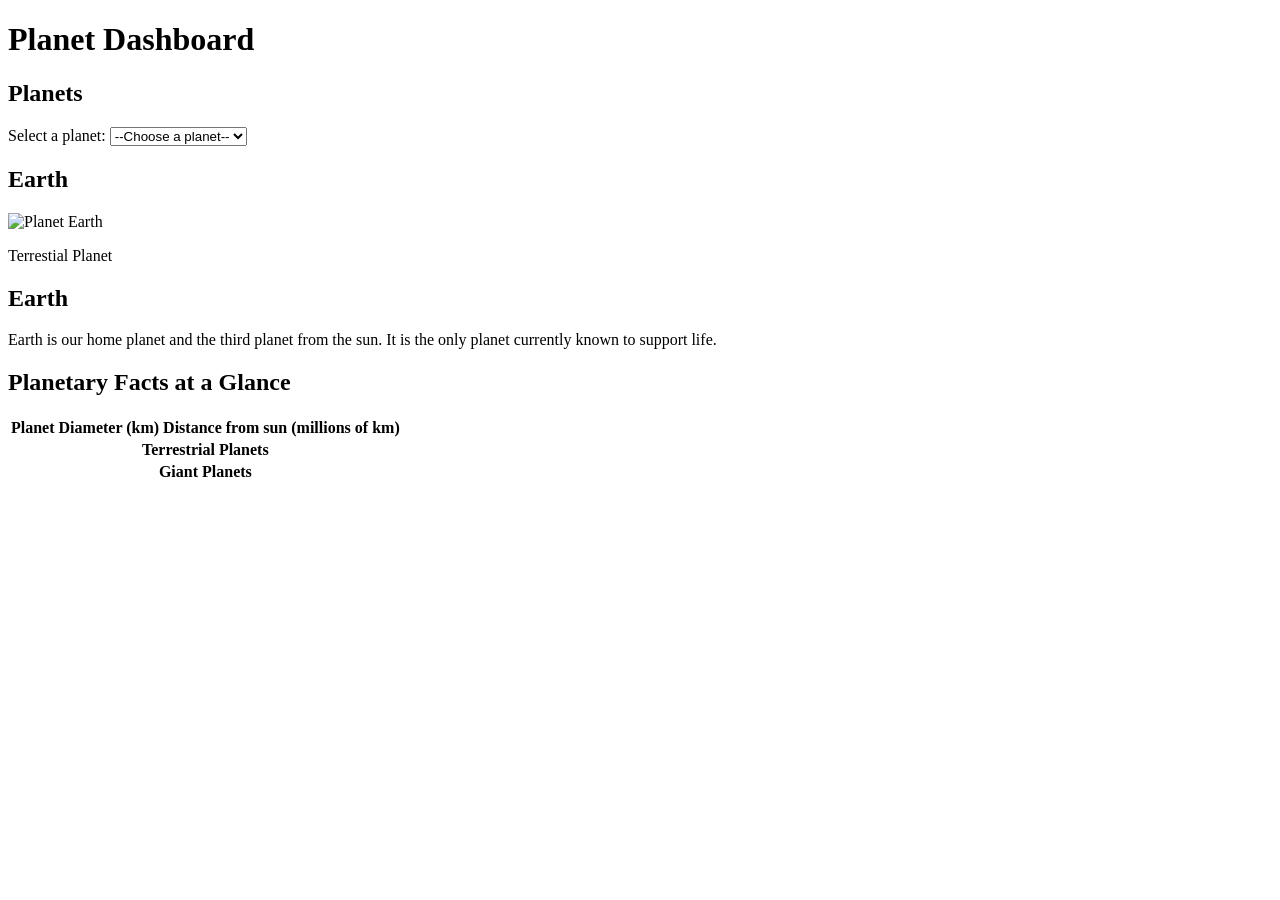
==== capstone.html @ 35dacd6d "Update Planet Dashboard layout" ====
<!DOCTYPE html>
<html lang="en">

<head>
    <meta charset="UTF-8">
    <meta name="viewport" content="width=device-width, initial-scale=1.0">
    <title>Planet Dashboard</title>

    <script src="https://cdn.jsdelivr.net/npm/@tailwindcss/browser@4"></script>
    <link rel="stylesheet" href="capstone.css">
</head>

<body class="min-h-screen bg-slate-950
text-white">
    <main class="mx-auto min-h-screen max-w-7xl px-4 py-6 sm:px-8">

        <h1 class="text-2xl font-bold">
            Planet Dashboard

        </h1>
        <section id="planet-dashboard" class="mb-10 rounded-2xl border border-slate-800 bg-slate-900 sm:p-8">
            <div class="flex flex-col gap-4 sm:flex-row sm:items-center sm:justify-between">
                <h2 class="text-lg font-semibold">Planets</h2>
                <div class="flex items-center gap-2">
                    <label for="planet-select" class="text-sm font-medium">Select a planet:</label>
                    <select id="planet-select"
                        class="rounded-md border border-slate-700 bg-slate-800 px-3 py-2 text-sm text-white focus:border-blue-500 focus:ring focus:ring-blue-500 focus:ring-opacity-50">
                        <option value="">--Choose a planet--</option>
                        <option value="mercury">Mercury</option>
                        <option value="venus">Venus</option>
                        <option value="earth">Earth</option>
                        <option value="mars">Mars</option>
                        <option value="jupiter">Jupiter</option>
                        <option value="saturn">Saturn</option>
                        <option value="uranus">Uranus</option>
                        <option value="neptune">Neptune</option>
                    </select>
                </div>
        </section>
        <section id="Planet-feature" class="mb-10 rounded-2xl border border-slate-800 bg-slate-900 sm:p-8">
            <h2 class="mb-6 text-2xl font-bold">Earth </h2>
            <div class="flex flex-col items-center gap-6 
            sm:flex-row">
                <div class="shrink-0">
                    <img id="planet-image" src="https://images.unsplash.com/photo-1614730321146-b6fa6a46bcb4?w=400"
                        alt="Planet Earth" class="h-40 w-40 rounded-full object-cover">
                </div>
                <div class="flex-1 text-center sm:text-left">
                    <p class="mb-2 text-sm font-semibold uppercase tracking-widest text-sky-400">
                        Terrestial Planet
                    </p>
                    <h2 id="planet-name" class="mb-3 text-3xl font-bold sm:text-4xl">
                        Earth
                    </h2>
                    <p id="planet-description" class="max-w-2xl leading-7 text-slate-300">
                        Earth is our home planet and the third planet from the sun.
                        It is the only planet currently known to support life.
                    </p>


                </div>
            </div>
        </section>
        <h2 class="mb-6 text-2xl font-bold text-white">Planetary Facts at a Glance</h2>
        <div class="overflow-x-auto">
            <table class="w-full min-w-[600px] text-left text-sm text-slate-300">

                <thead class="bg-slate-800 text-sky-400 uppercase">
                    <tr>
                        <th scope="col" class="px-4 py-3">Planet</th>
                        <th scope="col" class="px-4 py-3">Diameter (km)</th>
                        <th scope="col" class="px-4 py-3">Distance from sun (millions of km)</th>
                    </tr>
                </thead>
                <tbody id="planet-table-body" class="divide-y divide-slate-800">
                    <tr class="bg-slate-800\70">
                        <th colspan="4" scope="colgroup" class="px-4 py-3 text-sky-400">
                            Terrestrial Planets
                        </th>

                    </tr>
                    <tr class="bg-slate-800\70">
                        <th colspan="4" scope="colgroup" class="px-4 py-3 text-sky-400">
                            Giant Planets
                            </th>
                        
                    </tr>
                    </tbody>
            </table>
        </div>
    </main>
    <script src="capstone.js"></script>
</body>

</html>
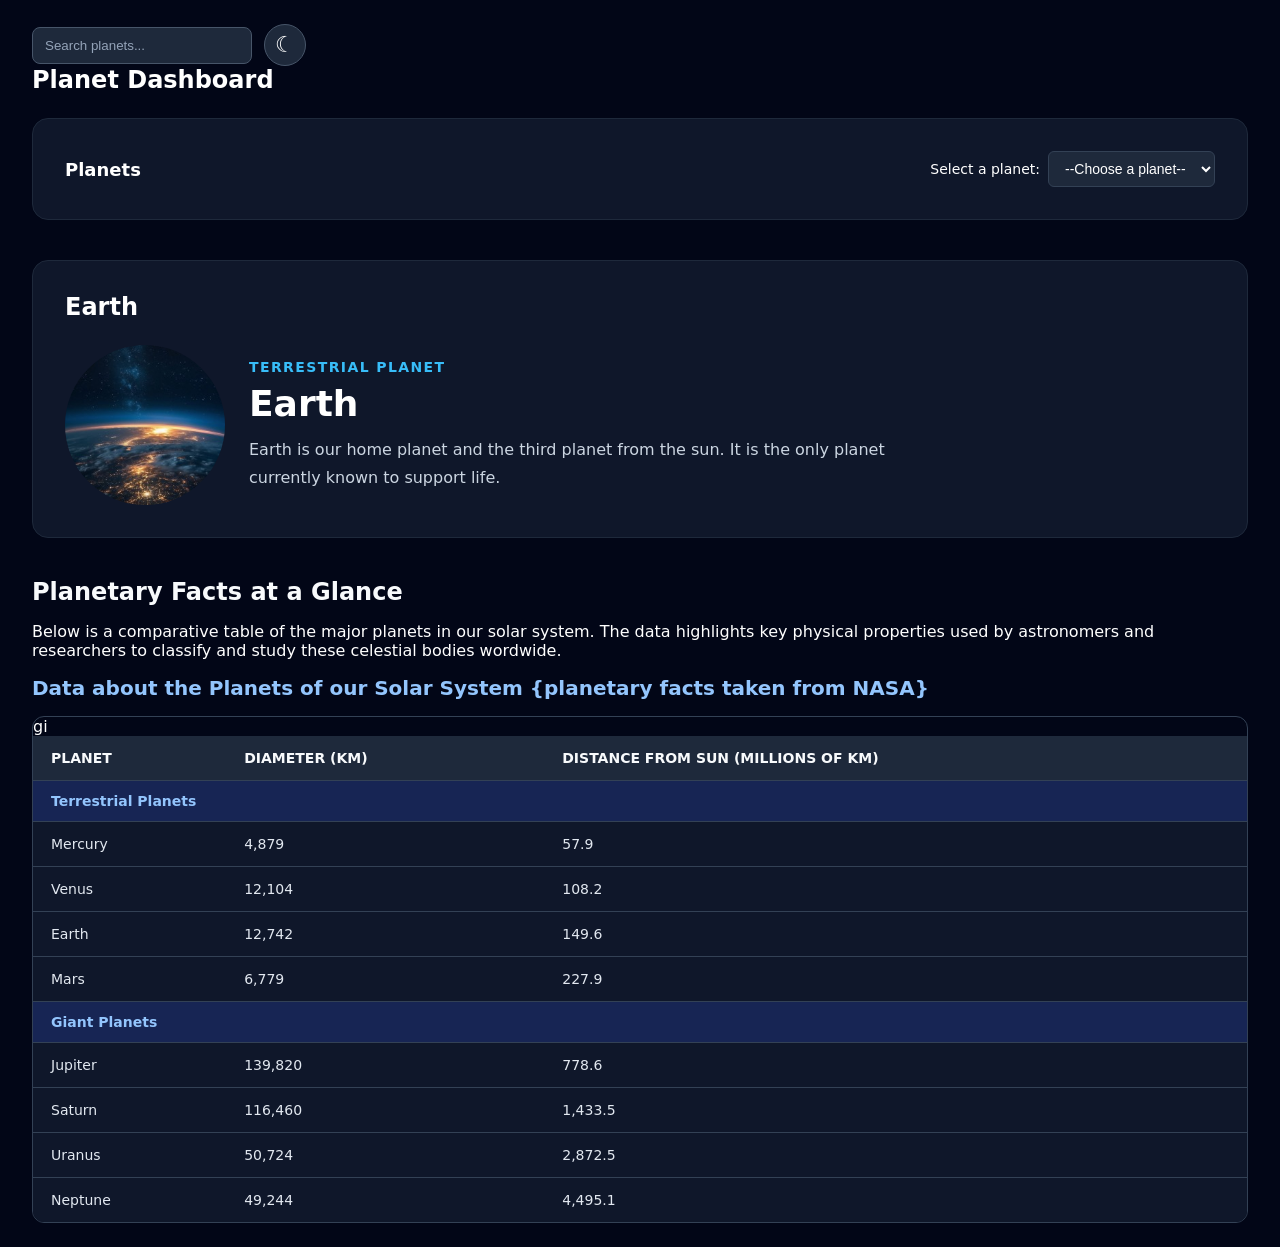
==== commit 16e3771b: "Complete planet dashboard layout and styling" ====
--- a/capstone.html
+++ b/capstone.html
@@ -1,95 +1,183 @@
 <!DOCTYPE html>
 <html lang="en">
-
 <head>
     <meta charset="UTF-8">
     <meta name="viewport" content="width=device-width, initial-scale=1.0">
     <title>Planet Dashboard</title>
 
-    <script src="https://cdn.jsdelivr.net/npm/@tailwindcss/browser@4"></script>
+    <!-- Link to the external CSS file -->
     <link rel="stylesheet" href="capstone.css">
 </head>
+<body>
 
-<body class="min-h-screen bg-slate-950
-text-white">
-    <main class="mx-auto min-h-screen max-w-7xl px-4 py-6 sm:px-8">
+    <main class="dashboard-main">
 
-        <h1 class="text-2xl font-bold">
-            Planet Dashboard
+        <!-- Dashboard Header -->
 
-        </h1>
-        <section id="planet-dashboard" class="mb-10 rounded-2xl border border-slate-800 bg-slate-900 sm:p-8">
-            <div class="flex flex-col gap-4 sm:flex-row sm:items-center sm:justify-between">
-                <h2 class="text-lg font-semibold">Planets</h2>
-                <div class="flex items-center gap-2">
-                    <label for="planet-select" class="text-sm font-medium">Select a planet:</label>
-                    <select id="planet-select"
-                        class="rounded-md border border-slate-700 bg-slate-800 px-3 py-2 text-sm text-white focus:border-blue-500 focus:ring focus:ring-blue-500 focus:ring-opacity-50">
-                        <option value="">--Choose a planet--</option>
-                        <option value="mercury">Mercury</option>
-                        <option value="venus">Venus</option>
-                        <option value="earth">Earth</option>
-                        <option value="mars">Mars</option>
-                        <option value="jupiter">Jupiter</option>
-                        <option value="saturn">Saturn</option>
-                        <option value="uranus">Uranus</option>
-                        <option value="neptune">Neptune</option>
-                    </select>
+<div class="header-controls">
+    <label for="planet-search" class="visually-hidden">
+        Search planets
+    </label>
+    <input
+        type="search"
+        id="planet-search"
+        class="planet-search"
+        placeholder="Search planets..."
+    >
+
+    <button
+        type="button"
+        id="theme-toggle"
+        class="theme-toggle"
+        aria-label="Toggle light and dark theme"
+    >
+        ☾
+    </button>
+</div>
+
+</header>
+
+<!-- Dashboard Title -->
+
+<h1 class="main-title">Planet Dashboard</h1>
+
+<!-- Controls Container -->
+
+<section id="planet-dashboard" class="card-section">
+    <div class="controls-layout">
+        <h2 class="section-subtitle">Planets</h2>
+
+    <div class="select-container">
+        <label for="planet-select" class="select-label">
+            Select a planet:
+        </label>
+
+        <select id="planet-select" class="planet-dropdown">
+            <option value="">--Choose a planet--</option>
+            <option value="Mercury">Mercury</option>
+            <option value="Venus">Venus</option>
+            <option value="Earth">Earth</option>
+            <option value="Mars">Mars</option>
+            <option value="Jupiter">Jupiter</option>
+            <option value="Saturn">Saturn</option>
+            <option value="Uranus">Uranus</option>
+            <option value="Neptune">Neptune</option>
+        </select>
+    </div>
+</div>
+
+</section>
+
+
+        <!-- Planet Feature Spotlight -->
+        <section id="planet-feature" class="card-section">
+            <h2 class="section-title">Earth</h2>
+
+            <div class="feature-layout">
+                <div class="image-wrapper">
+                    <img
+                        id="planet-image"
+                        src="./capstonemedia.jpg.jpeg"
+                        alt="Planet Earth"
+                        class="planet-image"
+                    >
                 </div>
-        </section>
-        <section id="Planet-feature" class="mb-10 rounded-2xl border border-slate-800 bg-slate-900 sm:p-8">
-            <h2 class="mb-6 text-2xl font-bold">Earth </h2>
-            <div class="flex flex-col items-center gap-6 
-            sm:flex-row">
-                <div class="shrink-0">
-                    <img id="planet-image" src="https://images.unsplash.com/photo-1614730321146-b6fa6a46bcb4?w=400"
-                        alt="Planet Earth" class="h-40 w-40 rounded-full object-cover">
-                </div>
-                <div class="flex-1 text-center sm:text-left">
-                    <p class="mb-2 text-sm font-semibold uppercase tracking-widest text-sky-400">
-                        Terrestial Planet
-                    </p>
-                    <h2 id="planet-name" class="mb-3 text-3xl font-bold sm:text-4xl">
+
+                <div class="content-wrapper">
+                    <p class="planet-type-badge">Terrestrial Planet</p>
+
+                    <h2 id="planet-name" class="planet-display-name">
                         Earth
                     </h2>
-                    <p id="planet-description" class="max-w-2xl leading-7 text-slate-300">
-                        Earth is our home planet and the third planet from the sun.
-                        It is the only planet currently known to support life.
+
+                    <p id="planet-description" class="planet-info-text">
+                        Earth is our home planet and the third planet from
+                        the sun. It is the only planet currently known to
+                        support life.
                     </p>
-
-
                 </div>
             </div>
         </section>
-        <h2 class="mb-6 text-2xl font-bold text-white">Planetary Facts at a Glance</h2>
-        <div class="overflow-x-auto">
-            <table class="w-full min-w-[600px] text-left text-sm text-slate-300">
 
-                <thead class="bg-slate-800 text-sky-400 uppercase">
+        <!-- Planetary Facts Table -->
+        <h2 class="table-heading">Planetary Facts at a Glance</h2>
+        <p class="table-description">
+            Below is a comparative table of the major planets in our solar system. The data highlights 
+            key physical properties used by astronomers and researchers to classify and study these celestial bodies wordwide.</p>
+            <h1 class="table-subheading">Data about the Planets of our Solar System {planetary facts taken from NASA}</h1>
+
+        <div class="table-scroll-container">
+            <table class="data-table">gi
+                <thead>
                     <tr>
-                        <th scope="col" class="px-4 py-3">Planet</th>
-                        <th scope="col" class="px-4 py-3">Diameter (km)</th>
-                        <th scope="col" class="px-4 py-3">Distance from sun (millions of km)</th>
+                        <th scope="col">Planet</th>
+                        <th scope="col">Diameter (km)</th>
+                        <th scope="col">
+                            Distance from sun (millions of km)
+                        </th>
                     </tr>
                 </thead>
-                <tbody id="planet-table-body" class="divide-y divide-slate-800">
-                    <tr class="bg-slate-800\70">
-                        <th colspan="4" scope="colgroup" class="px-4 py-3 text-sky-400">
-                            Terrestrial Planets
-                        </th>
 
-                    </tr>
-                    <tr class="bg-slate-800\70">
-                        <th colspan="4" scope="colgroup" class="px-4 py-3 text-sky-400">
-                            Giant Planets
-                            </th>
-                        
-                    </tr>
-                    </tbody>
-            </table>
-        </div>
+        <tbody id="planet-table-body">
+            <tr class="planet-group-row">
+                <th colspan="3" scope="rowgroup">
+                    Terrestrial Planets
+                </th>
+            </tr>
+            <tr>
+                <td>Mercury</td>
+                <td>4,879</td>
+                <td>57.9</td>
+            </tr>
+            <tr>
+                <td>Venus</td>
+                <td>12,104</td>
+                <td>108.2</td>
+            </tr>
+            <tr>
+                <td>Earth</td>
+                <td>12,742</td>
+                <td>149.6</td>
+            </tr>
+            <tr>
+                <td>Mars</td>
+                <td>6,779</td>
+                <td>227.9</td>
+            </tr>
+
+            <tr class="planet-group-row">
+                <th colspan="3" scope="rowgroup">
+                    Giant Planets
+                </th>
+            </tr>
+            <tr>
+                <td>Jupiter</td>
+                <td>139,820</td>
+                <td>778.6</td>
+            </tr>
+            <tr>
+                <td>Saturn</td>
+                <td>116,460</td>
+                <td>1,433.5</td>
+            </tr>
+            <tr>
+                <td>Uranus</td>
+                <td>50,724</td>
+                <td>2,872.5</td>
+            </tr>
+            <tr>
+                <td>Neptune</td>
+                <td>49,244</td>
+                <td>4,495.1</td>
+            </tr>
+        </tbody>
+    </table>
+</div>
+                
     </main>
+
+    <!-- Link to the JavaScript file -->
     <script src="capstone.js"></script>
+
 </body>
-
-</html>+</html>
--- a/capstone.css
+++ b/capstone.css
@@ -0,0 +1,416 @@
+/* =========================================
+   1. Base & Reset Styles
+   ========================================= */
+
+* {
+    box-sizing: border-box;
+    margin: 0;
+    padding: 0;
+}
+
+body {
+    min-height: 100vh;
+    background-color: #020617;
+    color: #ffffff;
+    font-family: system-ui, -apple-system, BlinkMacSystemFont,
+        'Segoe UI', Roboto, Oxygen, Ubuntu, Cantarell, sans-serif;
+    -webkit-font-smoothing: antialiased;
+    -moz-osx-font-smoothing: grayscale;
+}
+
+.dashboard-main {
+    margin-left: auto;
+    margin-right: auto;
+    min-height: 100vh;
+    max-width: 80rem;
+    padding: 1.5rem 1rem;
+}
+
+/* =========================================
+   2. Typography & Headers
+   ========================================= */
+
+.main-title {
+    font-size: 1.5rem;
+    font-weight: 700;
+    margin-bottom: 1.5rem;
+}
+
+.section-title {
+    font-size: 1.5rem;
+    font-weight: 700;
+    margin-bottom: 1.5rem;
+}
+
+.section-subtitle {
+    font-size: 1.125rem;
+    font-weight: 600;
+}
+
+/* =========================================
+   3. Dashboard Cards & Controls
+   ========================================= */
+
+.card-section {
+    margin-bottom: 2.5rem;
+    border-radius: 1rem;
+    border: 1px solid #1e293b;
+    background-color: #0f172a;
+    padding: 1rem;
+}
+
+.controls-layout {
+    display: flex;
+    flex-direction: column;
+    gap: 1rem;
+}
+
+.select-container {
+    display: flex;
+    align-items: center;
+    gap: 0.5rem;
+}
+
+.select-label {
+    font-size: 0.875rem;
+    font-weight: 500;
+}
+
+.planet-dropdown {
+    border-radius: 0.375rem;
+    border: 1px solid #334155;
+    background-color: #1e293b;
+    padding: 0.5rem 0.75rem;
+    font-size: 0.875rem;
+    color: #ffffff;
+    outline: none;
+    transition: border-color 0.15s ease-in-out,
+        box-shadow 0.15s ease-in-out;
+}
+
+.planet-dropdown:focus {
+    border-color: #3b82f6;
+    box-shadow: 0 0 0 3px rgba(59, 130, 246, 0.5);
+}
+
+/* =========================================
+   4. Planet Feature Spotlight
+   ========================================= */
+
+.feature-layout {
+    display: flex;
+    flex-direction: column;
+    align-items: center;
+    gap: 1.5rem;
+}
+
+.image-wrapper {
+    flex-shrink: 0;
+}
+
+/* Planet Feature Image */
+.planet-image {
+    width: 160px;
+    height: 160px;
+    object-fit: cover;
+    border-radius: 50%;
+    display: block;
+}
+
+.planet-avatar {
+    height: 10rem;
+    width: 10rem;
+    border-radius: 9999px;
+    object-fit: cover;
+}
+
+.content-wrapper {
+    flex: 1 1 0%;
+    text-align: center;
+}
+
+.planet-type-badge {
+    margin-bottom: 0.5rem;
+    font-size: 0.875rem;
+    font-weight: 600;
+    text-transform: uppercase;
+    letter-spacing: 0.1em;
+    color: #38bdf8;
+}
+
+.planet-display-name {
+    margin-bottom: 0.75rem;
+    font-size: 1.875rem;
+    font-weight: 700;
+}
+
+.planet-info-text {
+    max-width: 42rem;
+    line-height: 1.75rem;
+    color: #cbd5e1;
+    margin-left: auto;
+    margin-right: auto;
+}
+
+/* =========================================
+   5. Planetary Facts Table
+   ========================================= */
+
+.table-heading {
+    margin-bottom: 1.5rem;
+    font-size: 1.5rem;
+    font-weight: 700;
+}
+
+.table-scroll-container {
+    overflow-x: auto;
+}
+
+.data-table {
+    width: 100%;
+    min-width: 600px;
+    text-align: left;
+    font-size: 0.875rem;
+    color: #cbd5e1;
+    border-collapse: collapse;
+}
+
+.data-table thead {
+    background-color: #1e293b;
+    color: #38bdf8;
+    text-transform: uppercase;
+}
+
+.data-table th,
+.data-table td {
+    padding: 0.75rem 1rem;
+}
+
+.data-table tbody {
+    background-color: transparent;
+}
+
+.data-table tbody tr {
+    border-top: 1px solid #1e293b;
+}
+
+.category-header-row {
+    background-color: rgba(30, 41, 59, 0.7);
+}
+
+.category-header-row th {
+    color: #38bdf8;
+    font-weight: 600;
+    text-align: left;
+}
+
+/* Custom Scrollbar */
+
+.table-scroll-container::-webkit-scrollbar {
+    height: 6px;
+}
+
+.table-scroll-container::-webkit-scrollbar-track {
+    background: #020617;
+}
+
+.table-scroll-container::-webkit-scrollbar-thumb {
+    background: #334155;
+    border-radius: 3px;
+}
+
+/* =========================================
+   6. Responsive Design
+   ========================================= */
+
+@media (min-width: 640px) {
+    .dashboard-main {
+        padding-left: 2rem;
+        padding-right: 2rem;
+    }
+
+    .card-section {
+        padding: 2rem;
+    }
+
+    .controls-layout {
+        flex-direction: row;
+        align-items: center;
+        justify-content: space-between;
+    }
+
+    .feature-layout {
+        flex-direction: row;
+    }
+
+    .content-wrapper {
+        text-align: left;
+    }
+
+    .planet-display-name {
+        font-size: 2.25rem;
+    }
+
+    .planet-info-text {
+        margin-left: 0;
+        margin-right: 0;
+    }
+
+    /* Dashboard Header */
+    .dashboard-header {
+        display: flex;
+        justify-content: space-between;
+        align-items: center;
+        gap: 16px;
+        flex-wrap: wrap;
+        margin-bottom: 24px;
+    }
+
+    .dashboard-logo {
+        display: flex;
+        align-items: center;
+        gap: 12px;
+    }
+
+    .logo-placeholder {
+        display: flex;
+        align-items: center;
+        justify-content: center;
+        width: 42px;
+        height: 42px;
+        border-radius: 50%;
+        background: #334155;
+        color: white;
+        font-size: 20px;
+        font-weight: bold;
+    }
+
+    .logo-text {
+        font-size: 18px;
+        font-weight: bold;
+    }
+
+    .header-controls {
+        display: flex;
+        align-items: center;
+        gap: 12px;
+    }
+
+    .planet-search {
+        width: 220px;
+        max-width: 100%;
+        padding: 10px 12px;
+        border: 1px solid #475569;
+        border-radius: 8px;
+        background: #1e293b;
+        color: white;
+    }
+
+    .planet-search::placeholder {
+        color: #94a3b8;
+    }
+
+    .theme-toggle {
+        width: 42px;
+        height: 42px;
+        border: 1px solid #475569;
+        border-radius: 50%;
+        background: #1e293b;
+        color: white;
+        font-size: 22px;
+        cursor: pointer;
+    }
+
+    .visually-hidden {
+        position: absolute;
+        width: 1px;
+        height: 1px;
+        padding: 0;
+        margin: -1px;
+        overflow: hidden;
+        clip: rect(0, 0, 0, 0);
+        white-space: nowrap;
+        border: 0;
+    }
+
+    @media (max-width: 600px) {
+        .header-controls {
+            width: 100%;
+        }
+
+        .planet-search {
+            flex: 1;
+            min-width: 0;
+        }
+    }
+
+    /* Planetary Facts Table */
+    .table-heading {
+        margin: 32px 0 16px;
+        color: #f8fafc;
+        font-size: 24px;
+        font-weight: 700;
+    }
+
+    .table-subheading {
+        margin: 16px 0;
+        color: #93c5fd;
+        font-size: 20px;
+        font-weight: 600;
+    }
+
+    .table-scroll-container {
+        width: 100%;
+        overflow-x: auto;
+        border: 1px solid #334155;
+        border-radius: 12px;
+    }
+
+    .data-table {
+        width: 100%;
+        border-collapse: collapse;
+        color: #e2e8f0;
+        background: #0f172a;
+        text-align: left;
+    }
+
+    .data-table th,
+    .data-table td {
+        padding: 14px 18px;
+        border-bottom: 1px solid #334155;
+    }
+
+    .data-table thead th {
+        background: #1e293b;
+        color: #f8fafc;
+        font-weight: 600;
+        white-space: nowrap;
+    }
+
+    .data-table tbody tr:last-child td {
+        border-bottom: none;
+    }
+
+    .data-table tbody tr:hover:not(.planet-group-row) {
+        background: #1e293b;
+    }
+
+    .data-table .planet-group-row th {
+        padding: 12px 18px;
+        background: #172554;
+        color: #93c5fd;
+        font-weight: 700;
+        text-align: left;
+    }
+
+    @media (max-width: 600px) {
+        .table-heading {
+            font-size: 20px;
+        }
+
+
+        .data-table th,
+        .data-table td {
+            padding: 12px;
+            font-size: 14px;
+        }
